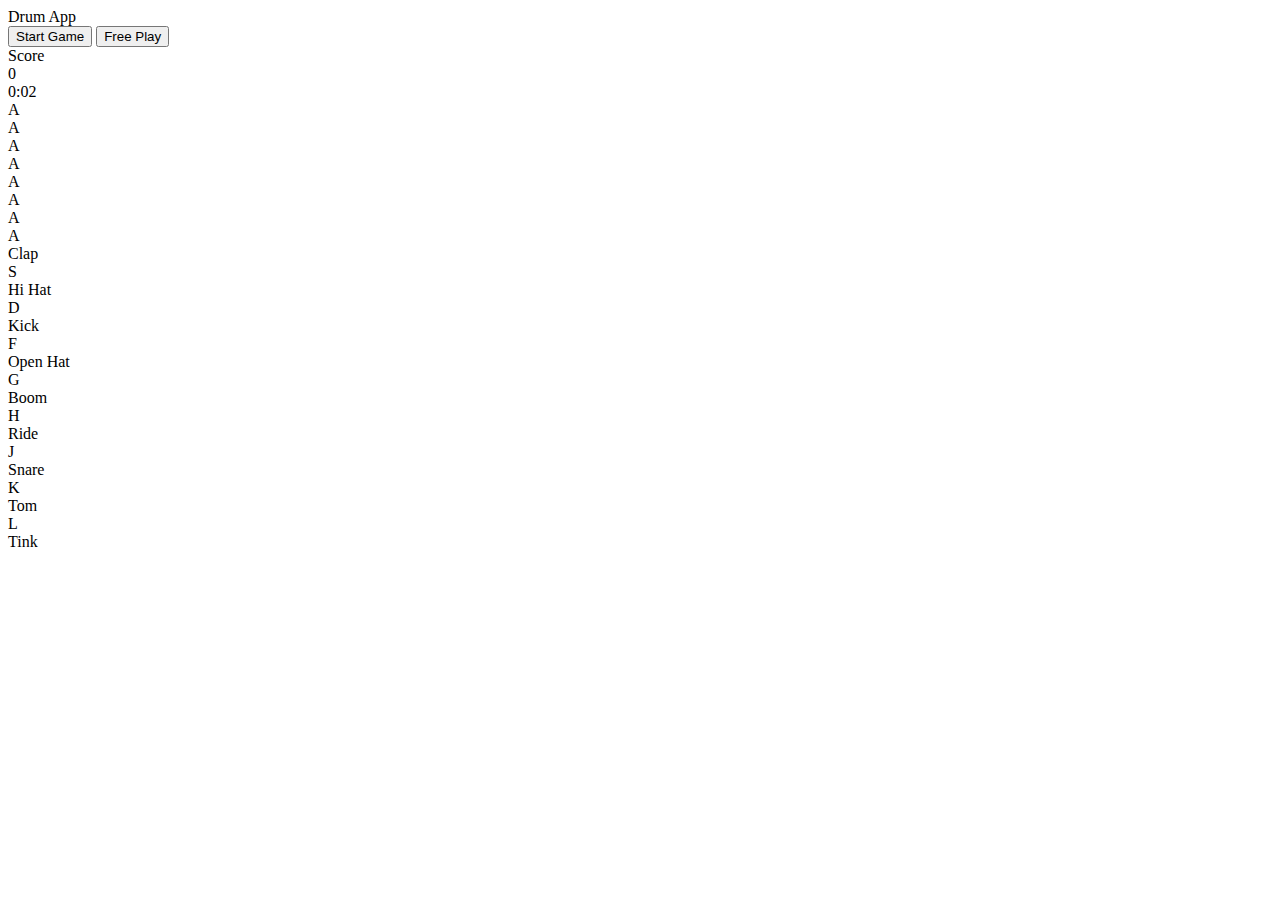
==== 5 - Final/index.html @ b3bba2cf "feat: add id to control elements" ====
<!DOCTYPE html>
<html lang="en">
  <head>
    <meta charset="UTF-8" />
    <meta http-equiv="X-UA-Compatible" content="IE=edge" />
    <meta name="viewport" content="width=device-width, initial-scale=1.0" />
    <title>Drum App</title>
    <link rel="stylesheet" href="reset.css" />
    <link rel="stylesheet" href="main.css" />
    <link rel="preconnect" href="https://fonts.googleapis.com" />
    <link rel="preconnect" href="https://fonts.gstatic.com" crossorigin />
    <link
      href="https://fonts.googleapis.com/css2?family=IBM+Plex+Sans:wght@500&display=swap"
      rel="stylesheet"
    />
  </head>
  <body>
    <nav>
      <div class="app-logo">Drum App</div>
      <div class="menu">
        <button>Start Game</button>
        <button>Free Play</button>
      </div>
    </nav>
    <div class="main-content">
      <div class="top-content-bar">
        <div class="score-box">
          Score
          <div id="score">0</div>
        </div>
        <div class="timer-box">
          <div id="timer">0:02</div>
        </div>
      </div>
      <div class="target-box">
        <div class="target-card">A</div>
        <div class="target-card">A</div>
        <div class="target-card">A</div>
        <div class="target-card active">A</div>
        <div class="target-card correct">A</div>
        <div class="target-card wrong">A</div>
        <div class="target-card timeout">A</div>
      </div>
      <div class="key-box">
        <div id="clap" class="key-card">
          <div class="header">A</div>
          <div class="content">Clap</div>
        </div>
        <div id="hi_hat" class="key-card">
          <div class="header">S</div>
          <div class="content">Hi Hat</div>
        </div>
        <div id="kick" class="key-card">
          <div class="header">D</div>
          <div class="content">Kick</div>
        </div>
        <div id="open_hat" class="key-card">
          <div class="header">F</div>
          <div class="content">Open Hat</div>
        </div>
        <div id="boom" class="key-card">
          <div class="header">G</div>
          <div class="content">Boom</div>
        </div>
        <div id="ride" class="key-card">
          <div class="header">H</div>
          <div class="content">Ride</div>
        </div>
        <div id="snare" class="key-card">
          <div class="header">J</div>
          <div class="content">Snare</div>
        </div>
        <div id="tom" class="key-card">
          <div class="header">K</div>
          <div class="content">Tom</div>
        </div>
        <div id="tink" class="key-card">
          <div class="header">L</div>
          <div class="content">Tink</div>
        </div>
      </div>
    </div>
    <script src="js/main.js"></script>
  </body>
</html>
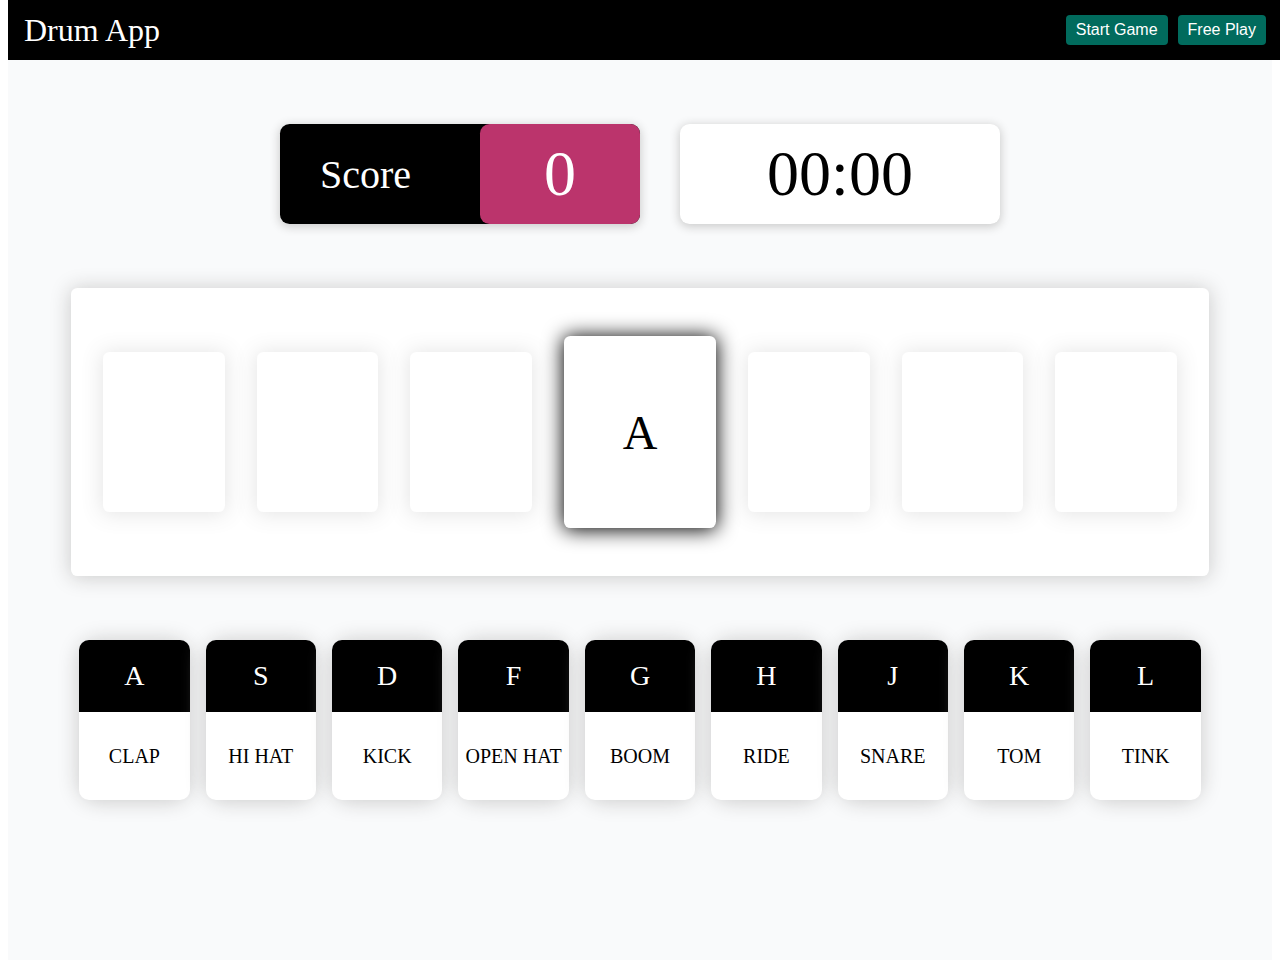
==== commit c33e9700: "feat: add timing functions" ====
--- a/5 - Final/index.html
+++ b/5 - Final/index.html
@@ -29,7 +29,7 @@
           <div id="score">0</div>
         </div>
         <div class="timer-box">
-          <div id="timer">0:02</div>
+          <div id="timer">00:00</div>
         </div>
       </div>
       <div class="target-box">
--- a/5 - Final/main.css
+++ b/5 - Final/main.css
@@ -0,0 +1,190 @@
+/* Navigation Bar */
+nav {
+  position: fixed;
+  display: inline-flex;
+  width: calc(100% - 32px);
+  height: 60px;
+  padding: 0 16px;
+  background-color: black;
+  color: white;
+  align-items: center;
+  top: 0;
+}
+
+nav > .app-logo {
+  font-size: 32px;
+}
+
+nav > .menu {
+  margin-left: auto;
+}
+
+/* Menu Button */
+.menu > button {
+  background-color: rgb(1, 107, 93);
+  border-style: none;
+  padding: 6px 10px;
+  margin-right: 6px;
+  border-radius: 4px;
+  font-size: 16px;
+  color: white;
+}
+
+.menu > button:hover {
+  background-color: rgb(1, 151, 131);
+}
+
+/* Main Content */
+.main-content {
+  display: flex;
+  flex-direction: column;
+  align-items: center;
+  width: 100%;
+  min-height: 100vh;
+  margin-top: 60px;
+  background-color: rgb(249, 250, 251);
+}
+
+/* Top Content Bar */
+.top-content-bar {
+  width: 100%;
+  display: inline-flex;
+  justify-content: center;
+  margin-top: 4rem;
+}
+
+/* Score Box */
+.score-box {
+  background-color: black;
+  color: white;
+  display: inline-flex;
+  justify-content: center;
+  align-items: center;
+  width: 320px;
+  height: 100px;
+  padding-left: 40px;
+  border-radius: 0.6rem;
+  font-size: 40px;
+  box-shadow: 0 2px 10px 1px #cccccc;
+}
+
+.score-box > #score {
+  background-color: #bb346c;
+  width: 50%;
+  height: 100%;
+  border-radius: 0.6rem;
+  display: inline-flex;
+  align-items: center;
+  justify-content: center;
+  font-size: 64px;
+  margin-left: auto;
+}
+
+/* Timer Box */
+.timer-box {
+  width: 320px;
+  height: 100px;
+  background-color: white;
+  border-radius: 0.6rem;
+  margin-left: 40px;
+  box-shadow: 0 2px 10px 1px #cccccc;
+  display: inline-flex;
+  justify-content: center;
+  align-items: center;
+  font-size: 64px;
+}
+
+/* Target Box */
+.target-box {
+  width: 90%;
+  height: 18rem;
+  background-color: white;
+  box-shadow: 0 1px 20px 1px #cccccc;
+  border-radius: 0.4rem;
+  margin-top: 4rem;
+  display: inline-flex;
+  justify-content: center;
+  align-items: center;
+}
+
+.target-box > .target-card {
+  width: 8rem;
+  height: 10rem;
+  border-radius: 0.4rem;
+  font-size: 24px;
+  display: flex;
+  align-items: center;
+  justify-content: center;
+  font-size: 3rem;
+  background-color: white;
+  box-shadow: 0 1px 20px 1px #cccccc;
+  margin-right: 2rem;
+  opacity: 0.5;
+}
+
+.target-box > .target-card:first-child {
+  margin-left: 2rem;
+}
+
+.target-card.active {
+  width: 10rem;
+  height: 12rem;
+  color: black;
+  box-shadow: 0 1px 20px 1px #000000;
+  opacity: 1;
+}
+
+.target-card.correct {
+  box-shadow: 0 1px 10px 1px #169716;
+}
+
+.target-card.wrong {
+  box-shadow: 0 1px 10px 1px #ff5959;
+}
+
+.target-card.timeout {
+  box-shadow: 0 1px 10px 1px #ffae00;
+}
+
+/* Key Box */
+.key-box {
+  display: grid;
+  width: 90%;
+  height: 10rem;
+  grid-template-columns: repeat(9, 1fr);
+  justify-items: stretch;
+  margin-top: 4rem;
+}
+
+.key-card {
+  display: flex;
+  flex-direction: column;
+  align-items: center;
+  margin: 0 8px;
+  height: 100%;
+  font-size: 28px;
+  box-shadow: 0 1px 20px 1px #cccccc;
+  border-radius: 20px;
+}
+
+.key-card > .header {
+  background-color: black;
+  color: white;
+  text-align: center;
+  padding: 20px 0;
+  border-radius: 10px 10px 0 0;
+  width: 100%;
+}
+
+.key-card > .content {
+  display: flex;
+  flex-direction: column;
+  justify-content: center;
+  align-items: center;
+  width: 100%;
+  height: 100%;
+  border-radius: 0 0 10px 10px;
+  font-size: 20px;
+  text-transform: uppercase;
+  background-color: white;
+}
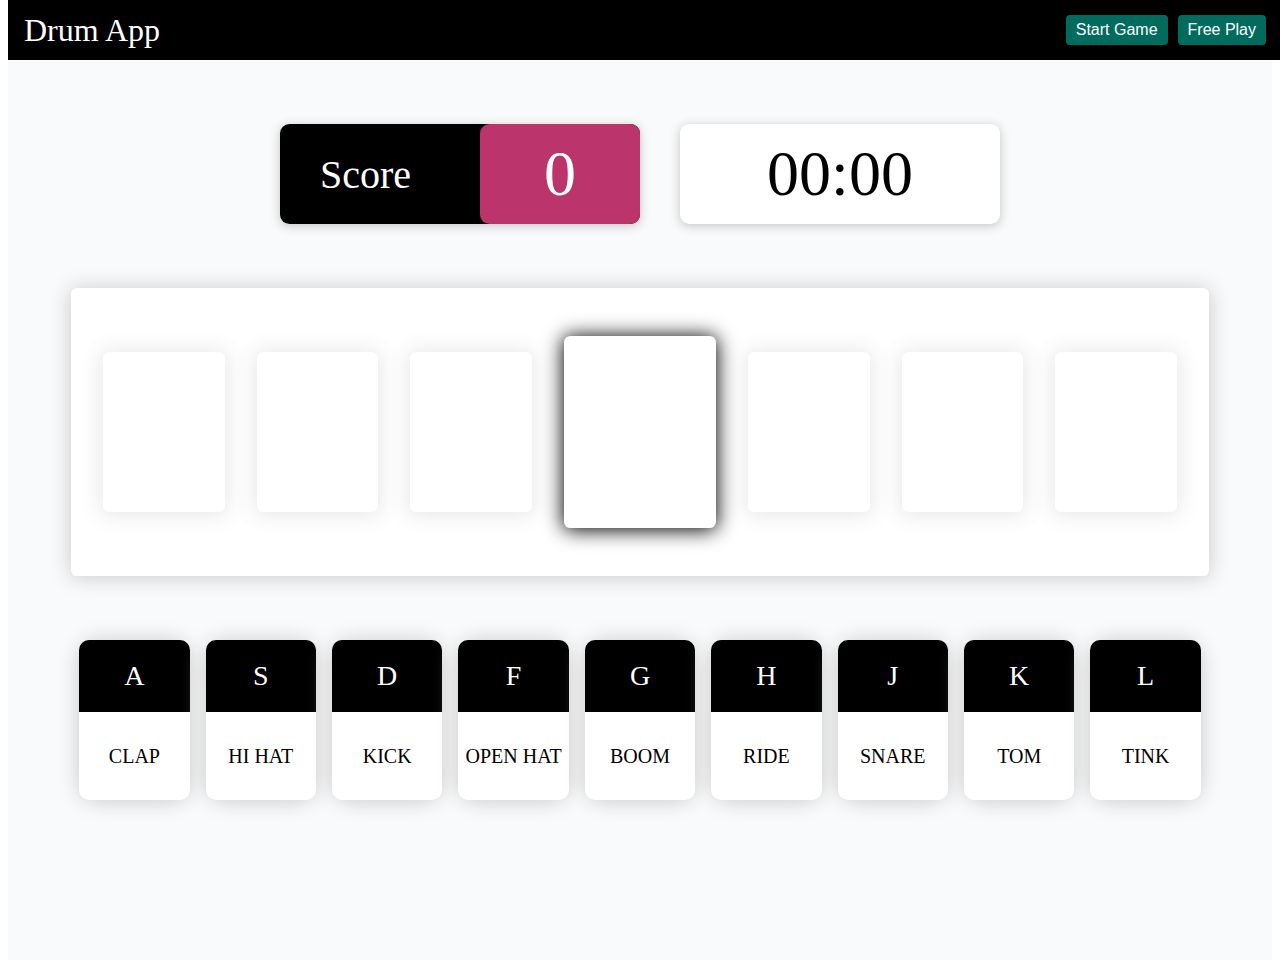
==== commit ea3476a8: "feat: initial commit game mode" ====
--- a/5 - Final/index.html
+++ b/5 - Final/index.html
@@ -18,8 +18,8 @@
     <nav>
       <div class="app-logo">Drum App</div>
       <div class="menu">
-        <button>Start Game</button>
-        <button>Free Play</button>
+        <button id="start_game">Start Game</button>
+        <button id="free_play">Free Play</button>
       </div>
     </nav>
     <div class="main-content">
